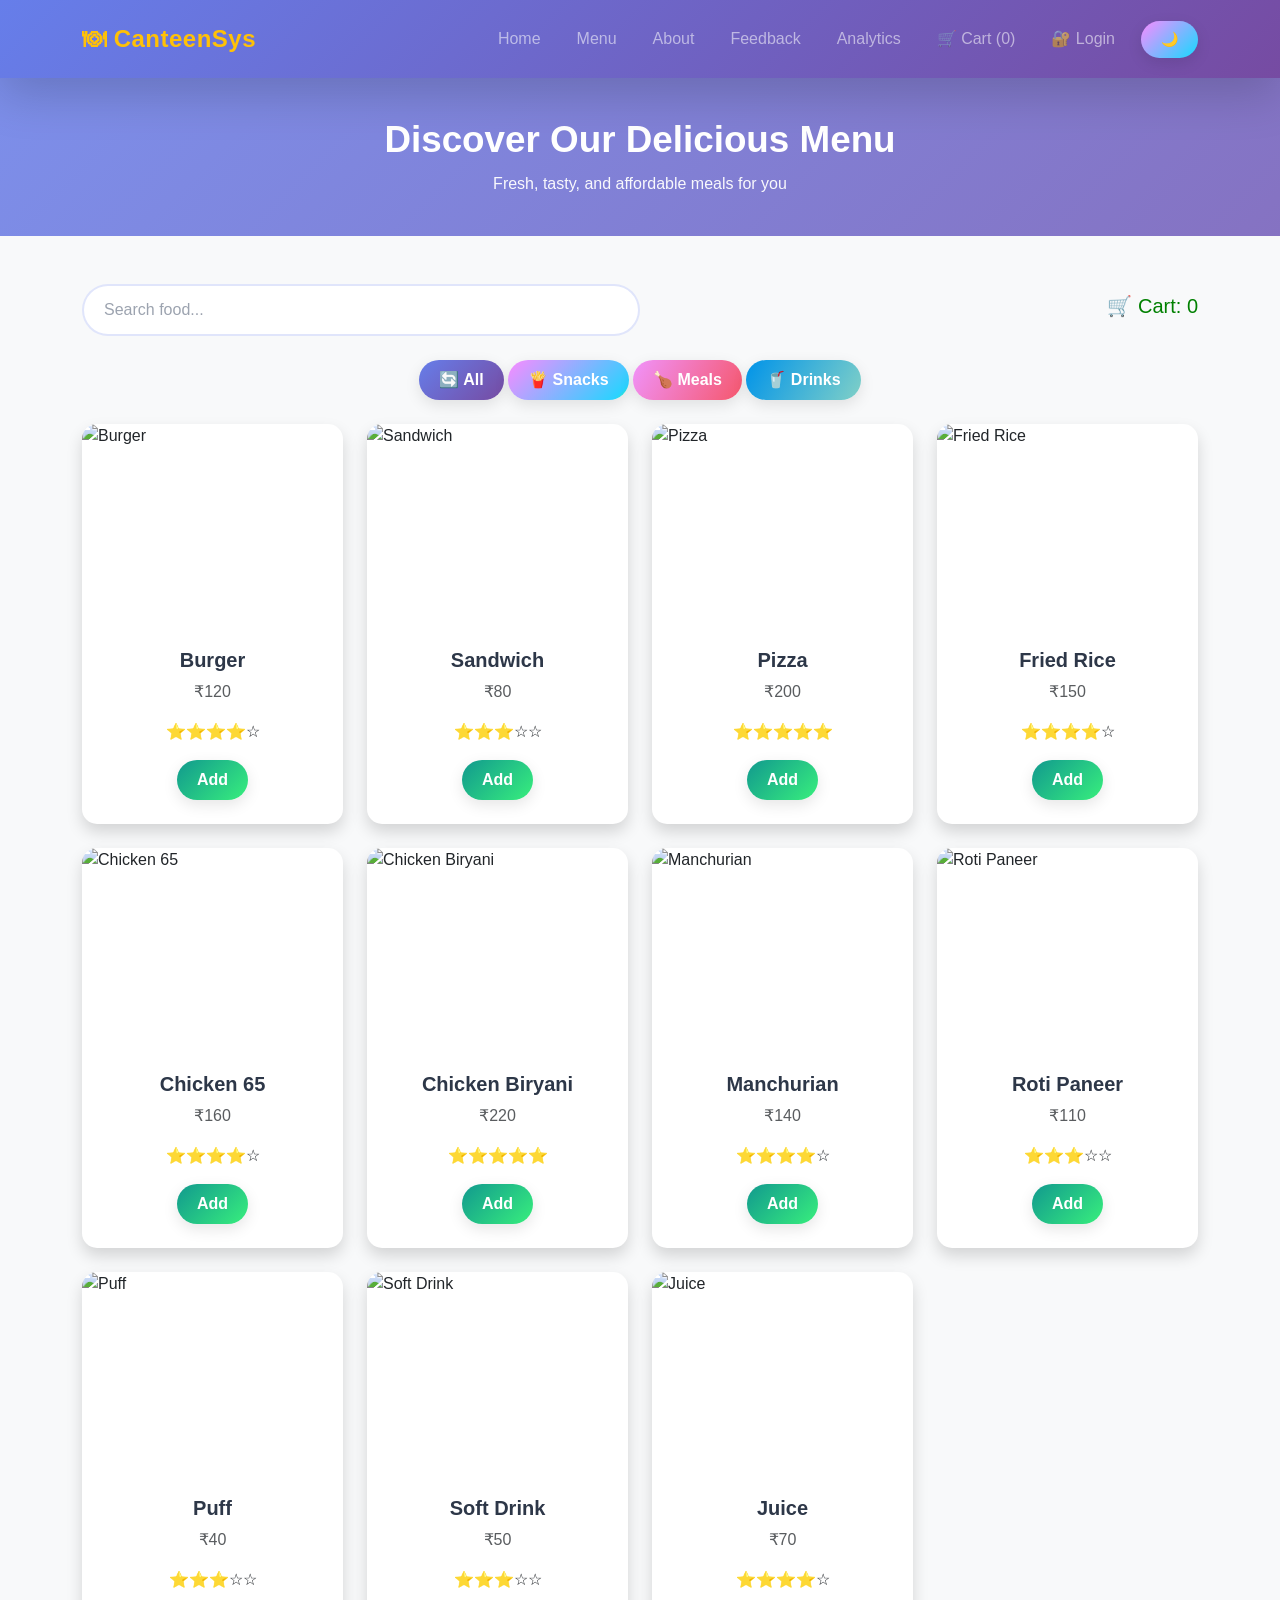
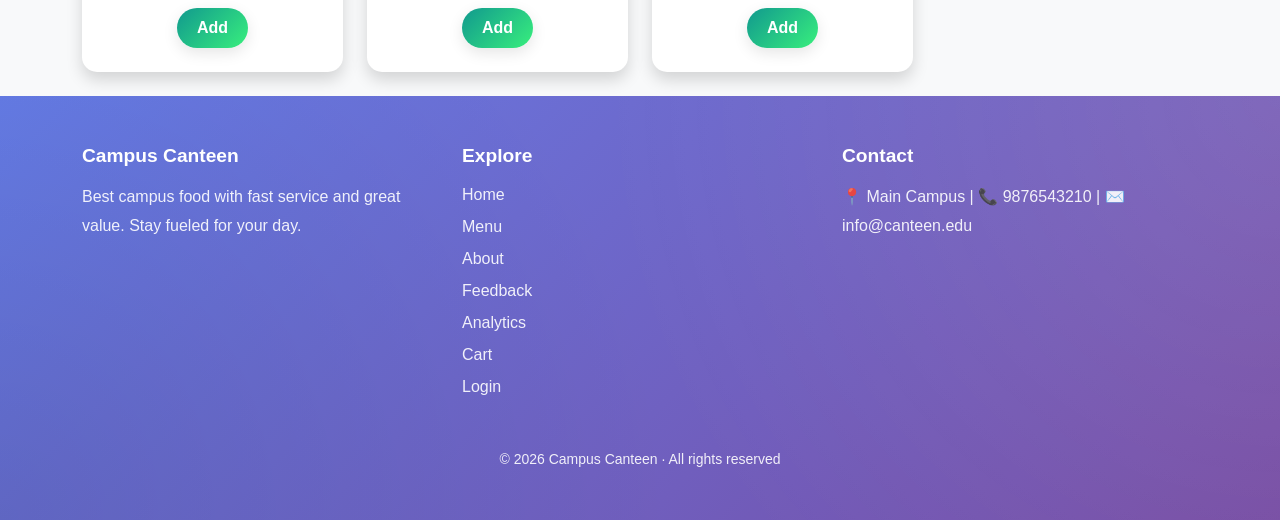
==== menu.html @ 1c88f640 "Add files via upload" ====
<!DOCTYPE html>
<html lang="en">
<head>
    <meta charset="UTF-8">
    <meta name="viewport" content="width=device-width, initial-scale=1.0">
    <title>Canteen Menu</title>

    <!-- Bootstrap -->
    <link href="https://cdn.jsdelivr.net/npm/bootstrap@5.3.0/dist/css/bootstrap.min.css" rel="stylesheet">

    <link rel="icon" href="data:image/svg+xml,
    <svg xmlns='http://www.w3.org/2000/svg' viewBox='0 0 100 100'>
    <rect width='100' height='100' rx='18' fill='%231a1a2e'/>
    <text x='50%' y='60%' font-size='58' text-anchor='middle' fill='%23f5a623'>🍱</text>
    </svg>">

    <link rel="stylesheet" href="menu.css">
</head>

<body>
    <nav class="navbar navbar-expand-lg navbar-dark shadow-lg">
        <div class="container">

            <!-- Logo -->
            <a class="navbar-brand fw-bold text-warning" href="index.html">
                🍽 CanteenSys
            </a>

            <!-- Mobile Toggle -->
            <button class="navbar-toggler" type="button" data-bs-toggle="collapse" data-bs-target="#navbarNav">
                <span class="navbar-toggler-icon"></span>
            </button>

            <!-- Links -->
            <div class="collapse navbar-collapse" id="navbarNav">
                <ul class="navbar-nav ms-auto align-items-center">

                    <li class="nav-item">
                    <a class="nav-link" href="index.html">Home</a>
                    </li>

                    <li class="nav-item">
                    <a class="nav-link" href="menu.html">Menu</a>
                    </li>

                    <li class="nav-item">
                    <a class="nav-link" href="about.html">About</a>
                    </li>

                    <li class="nav-item">
                    <a class="nav-link" href="feedback.html">Feedback</a>
                    </li>

                    <li class="nav-item">
                    <a class="nav-link" href="analytics.html">Analytics</a>
                    </li>

                    <li class="nav-item">
                    <a class="nav-link" href="cart.html">
                    🛒 Cart (<span id="cart-count">0</span>)
                    </a>
                    </li>

                    <li class="nav-item">
                    <a class="nav-link" href="auth.html">
                    🔐 Login
                    </a>
                    </li>

                    <!-- Theme Button -->
                    <li class="nav-item ms-2">
                    <button class="btn btn-warning btn-sm" onclick="toggleTheme()">
                     🌙
                    </button>
                    </li>

                </ul>
            </div>

        </div>
    </nav>

<section style="background: linear-gradient(135deg, rgba(102, 126, 234, 0.85) 0%, rgba(118, 75, 162, 0.85) 100%), url('https://loremflickr.com/1200/600/canteen,kitchen') center/cover; background-attachment: fixed; padding: 40px 20px; text-align: center; color: white;">
    <h2 style="font-size: clamp(1.8rem, 4vw, 2.3rem); font-weight: 700; margin: 0;">Discover Our Delicious Menu</h2>
    <p style="margin: 10px 0 0 0; opacity: 0.95;">Fresh, tasty, and affordable meals for you</p>
</section>

<div class="container mt-5">

    <!-- Top Bar -->
    <div class="d-flex justify-content-between align-items-center flex-wrap mb-4 gap-2">

        <!-- Search -->
        <input type="text" id="search" class="form-control w-50" placeholder="Search food..." onkeyup="searchFood()">

        <!-- Cart -->
        <h5 class="text-success">
            🛒 <a href="cart.html" style="text-decoration:none; color:green;">
                Cart: <span id="cart-count">0</span>
            </a>
        </h5>
    </div>

    <!-- Category Buttons -->
    <div class="text-center mb-4">
        <button class="btn btn-primary" onclick="filterItems('all')">🔄 All</button>
        <button class="btn btn-warning" onclick="filterItems('snacks')">🍟 Snacks</button>
        <button class="btn btn-danger" onclick="filterItems('meals')">🍗 Meals</button>
        <button class="btn btn-info" onclick="filterItems('drinks')">🥤 Drinks</button>
    </div>

    <!-- Menu Grid -->
    <div class="row">

        <!-- Burger -->
        <div class="col-md-4 col-lg-3 mb-4 card-item snacks">
            <div class="card shadow">
                <img src="images/Burger.jpg.jpeg" class="card-img-top" alt="Burger">
                <div class="card-body text-center">
                    <h5>Burger</h5>
                    <p class="text-muted">₹120</p>
                    <p>⭐⭐⭐⭐☆</p>
                    <button class="btn btn-success" onclick="addToCart('Burger',120)">Add</button>
                </div>
            </div>
        </div>

        <!-- Sandwich -->
        <div class="col-md-4 col-lg-3 mb-4 card-item snacks">
            <div class="card shadow">
                <img src="images/Sandwich.jpg.jpeg" class="card-img-top" alt="Sandwich">
                <div class="card-body text-center">
                    <h5>Sandwich</h5>
                    <p class="text-muted">₹80</p>
                    <p>⭐⭐⭐☆☆</p>
                    <button class="btn btn-success" onclick="addToCart('Sandwich',80)">Add</button>
                </div>
            </div>
        </div>

        <!-- Pizza -->
        <div class="col-md-4 col-lg-3 mb-4 card-item meals">
            <div class="card shadow">
                <img src="images/Pizza.jpg.jpeg" class="card-img-top" alt="Pizza">
                <div class="card-body text-center">
                    <h5>Pizza</h5>
                    <p class="text-muted">₹200</p>
                    <p>⭐⭐⭐⭐⭐</p>
                    <button class="btn btn-success" onclick="addToCart('Pizza',200)">Add</button>
                </div>
            </div>
        </div>

        <!-- Fried Rice -->
        <div class="col-md-4 col-lg-3 mb-4 card-item meals">
            <div class="card shadow">
                <img src="images/Friend Rice.jpg.jpeg" class="card-img-top" alt="Fried Rice">
                <div class="card-body text-center">
                    <h5>Fried Rice</h5>
                    <p class="text-muted">₹150</p>
                    <p>⭐⭐⭐⭐☆</p>
                    <button class="btn btn-success" onclick="addToCart('Fried Rice',150)">Add</button>
                </div>
            </div>
        </div>

        <!-- Chicken 65 -->
        <div class="col-md-4 col-lg-3 mb-4 card-item snacks">
            <div class="card shadow">
                <img src="images/Chicken%2065.jpg.jpeg" class="card-img-top" alt="Chicken 65">
                <div class="card-body text-center">
                    <h5>Chicken 65</h5>
                    <p class="text-muted">₹160</p>
                    <p>⭐⭐⭐⭐☆</p>
                    <button class="btn btn-success" onclick="addToCart('Chicken 65',160)">Add</button>
                </div>
            </div>
        </div>

        <!-- Chicken Biryani -->
        <div class="col-md-4 col-lg-3 mb-4 card-item meals">
            <div class="card shadow">
                <img src="images/Chicken%20Biryani.jpg.jpeg" class="card-img-top" alt="Chicken Biryani">
                <div class="card-body text-center">
                    <h5>Chicken Biryani</h5>
                    <p class="text-muted">₹220</p>
                    <p>⭐⭐⭐⭐⭐</p>
                    <button class="btn btn-success" onclick="addToCart('Chicken Biryani',220)">Add</button>
                </div>
            </div>
        </div>

        <!-- Manchurian -->
        <div class="col-md-4 col-lg-3 mb-4 card-item meals">
            <div class="card shadow">
                <img src="images/Manchurian.jpg.jpeg" class="card-img-top" alt="Manchurian">
                <div class="card-body text-center">
                    <h5>Manchurian</h5>
                    <p class="text-muted">₹140</p>
                    <p>⭐⭐⭐⭐☆</p>
                    <button class="btn btn-success" onclick="addToCart('Manchurian',140)">Add</button>
                </div>
            </div>
        </div>

        <!-- Roti Paneer -->
        <div class="col-md-4 col-lg-3 mb-4 card-item meals">
            <div class="card shadow">
                <img src="images/Roti-Panner.jpg.jpeg" class="card-img-top" alt="Roti Paneer">
                <div class="card-body text-center">
                    <h5>Roti Paneer</h5>
                    <p class="text-muted">₹110</p>
                    <p>⭐⭐⭐☆☆</p>
                    <button class="btn btn-success" onclick="addToCart('Roti Paneer',110)">Add</button>
                </div>
            </div>
        </div>

        <!-- Puff -->
        <div class="col-md-4 col-lg-3 mb-4 card-item snacks">
            <div class="card shadow">
                <img src="images/Puff.jpg.jpeg" class="card-img-top" alt="Puff">
                <div class="card-body text-center">
                    <h5>Puff</h5>
                    <p class="text-muted">₹40</p>
                    <p>⭐⭐⭐☆☆</p>
                    <button class="btn btn-success" onclick="addToCart('Puff',40)">Add</button>
                </div>
            </div>
        </div>

        <!-- Soft Drink -->
        <div class="col-md-4 col-lg-3 mb-4 card-item drinks">
            <div class="card shadow">
                <img src="images/Soft%20drinks.jpg.jpeg" class="card-img-top" alt="Soft Drink">
                <div class="card-body text-center">
                    <h5>Soft Drink</h5>
                    <p class="text-muted">₹50</p>
                    <p>⭐⭐⭐☆☆</p>
                    <button class="btn btn-success" onclick="addToCart('Soft Drink',50)">Add</button>
                </div>
            </div>
        </div>

        <!-- Juice -->
        <div class="col-md-4 col-lg-3 mb-4 card-item drinks">
            <div class="card shadow">
                <img src="images/Juice.jpg.jpeg" class="card-img-top" alt="Juice">
                <div class="card-body text-center">
                    <h5>Juice</h5>
                    <p class="text-muted">₹70</p>
                    <p>⭐⭐⭐⭐☆</p>
                    <button class="btn btn-success" onclick="addToCart('Juice',70)">Add</button>
                </div>
            </div>
        </div>

    </div>

</div>

<!-- FOOTER -->
<footer class="site-footer py-5 text-white">
  <div class="container">
    <div class="row">
      <div class="col-md-4 mb-3">
        <h5>Campus Canteen</h5>
        <p>Best campus food with fast service and great value. Stay fueled for your day.</p>
      </div>
      <div class="col-md-4 mb-3">
        <h5>Explore</h5>
        <ul class="list-unstyled">
          <li><a href="index.html">Home</a></li>
          <li><a href="menu.html">Menu</a></li>
          <li><a href="about.html">About</a></li>
          <li><a href="feedback.html">Feedback</a></li>
          <li><a href="analytics.html">Analytics</a></li>
          <li><a href="cart.html">Cart</a></li>
          <li><a href="auth.html">Login</a></li>
        </ul>
      </div>
      <div class="col-md-4 mb-3">
        <h5>Contact</h5>
        <p>📍 Main Campus | 📞 9876543210 | ✉️ info@canteen.edu</p>
      </div>
    </div>
    <div class="text-center mt-3">
      <small>© 2026 Campus Canteen · All rights reserved</small>
    </div>
  </div>
</footer>

<script src="https://cdn.jsdelivr.net/npm/bootstrap@5.3.0/dist/js/bootstrap.bundle.min.js"></script>
<script src="menu.js"></script>
</body>
</html>
---- menu.css ----
/* ===== PROFESSIONAL ANIMATED GRADIENT THEME ===== */

/* Root Color Variables */
:root {
    --primary-gradient: linear-gradient(135deg, #667eea 0%, #764ba2 100%);
    --secondary-gradient: linear-gradient(120deg, #f093fb 0%, #f5576c 100%);
    --success-gradient: linear-gradient(135deg, #11998e 0%, #38ef7d 100%);
    --info-gradient: linear-gradient(120deg, #0093E9 0%, #80D0C7 100%);
    --warning-gradient: linear-gradient(135deg, #FA8BFF 0%, #2BD2FF 90%, #2BFF88 100%);
    --dark-bg: #0f1419;
    --card-bg: #ffffff;
    --text-dark: #2d3748;
    --text-light: #f5f5f5;
}

/* Global Styles */
* {
    margin: 0;
    padding: 0;
    box-sizing: border-box;
}

html {
    scroll-behavior: smooth;
}

body {
    font-family: 'Segoe UI', Tahoma, Geneva, Verdana, sans-serif;
    background: #f8f9fa;
    color: var(--text-dark);
    transition: all 0.4s cubic-bezier(0.4, 0.0, 0.2, 1);
    overflow-x: hidden;
}

/* ===== NAVBAR ===== */
.navbar {
    background: var(--primary-gradient) !important;
    padding: 1rem 0;
    box-shadow: 0 8px 32px rgba(102, 126, 234, 0.2);
    animation: slideDown 0.6s ease-out;
    position: relative;
}

@keyframes slideDown {
    from {
        transform: translateY(-100%);
        opacity: 0;
    }
    to {
        transform: translateY(0);
        opacity: 1;
    }
}

.navbar-brand {
    font-size: 1.5rem;
    font-weight: 700;
    letter-spacing: 0.5px;
    animation: fadeIn 1s ease-out;
}

.nav-link {
    position: relative;
    font-weight: 500;
    margin: 0 10px;
    transition: all 0.3s ease;
}

.nav-link::after {
    content: '';
    position: absolute;
    bottom: -5px;
    left: 0;
    width: 0;
    height: 2px;
    background: white;
    transition: width 0.3s ease;
}

.nav-link:hover::after {
    width: 100%;
}

.navbar-toggler {
    border: none;
    padding: 0.5rem;
}

/* ===== HERO SECTION ===== */
.hero {
    background: linear-gradient(135deg, #667eea 0%, #764ba2 100%);
    background-attachment: fixed;
    color: white;
    text-align: center;
    padding: 100px 20px;
    position: relative;
    overflow: hidden;
    min-height: 500px;
    display: flex;
    align-items: center;
    justify-content: center;
}

.hero::before {
    content: '';
    position: absolute;
    top: 0;
    left: 0;
    right: 0;
    bottom: 0;
    background: radial-gradient(circle at 20% 50%, rgba(255, 255, 255, 0.1) 0%, transparent 50%),
                radial-gradient(circle at 80% 80%, rgba(0, 0, 0, 0.1) 0%, transparent 50%);
    animation: gradientShift 6s ease-in-out infinite;
}

@keyframes gradientShift {
    0%, 100% { opacity: 0.5; }
    50% { opacity: 1; }
}

.hero > * {
    position: relative;
    z-index: 1;
    animation: fadeInUp 0.8s ease-out;
}

.hero h1 {
    font-size: clamp(2rem, 5vw, 3.5rem);
    font-weight: 800;
    line-height: 1.2;
    margin-bottom: 1rem;
    letter-spacing: -0.5px;
}

.hero p {
    font-size: 1.3rem;
    margin-bottom: 2rem;
    opacity: 0.95;
    font-weight: 300;
    letter-spacing: 2px;
}

@keyframes fadeInUp {
    from {
        transform: translateY(30px);
        opacity: 0;
    }
    to {
        transform: translateY(0);
        opacity: 1;
    }
}

/* ===== FEATURES SECTION ===== */
.features-section {
    background: linear-gradient(to bottom, #f8f9fa 0%, #eef2ff 100%);
    padding: 100px 20px;
    position: relative;
}

.features-section h2 {
    font-size: clamp(1.8rem, 4vw, 2.8rem);
    font-weight: 700;
    margin-bottom: 3rem;
    background: var(--primary-gradient);
    -webkit-background-clip: text;
    -webkit-text-fill-color: transparent;
    background-clip: text;
}

.feature-box {
    background: white;
    border-radius: 20px;
    padding: 2rem;
    text-align: center;
    box-shadow: 0 10px 40px rgba(0, 0, 0, 0.08);
    transition: all 0.4s cubic-bezier(0.4, 0.0, 0.2, 1);
    border: 1px solid rgba(102, 126, 234, 0.1);
    animation: scaleIn 0.6s ease-out;
    animation-fill-mode: both;
}

.feature-box:nth-child(1) { animation-delay: 0.1s; }
.feature-box:nth-child(2) { animation-delay: 0.2s; }
.feature-box:nth-child(3) { animation-delay: 0.3s; }

@keyframes scaleIn {
    from {
        transform: scale(0.95);
        opacity: 0;
    }
    to {
        transform: scale(1);
        opacity: 1;
    }
}

.feature-box:hover {
    transform: translateY(-15px);
    box-shadow: 0 20px 60px rgba(102, 126, 234, 0.3);
    border-color: rgba(102, 126, 234, 0.3);
}

.feature-box .icon {
    font-size: 3.5rem;
    margin-bottom: 1rem;
    animation: float 3s ease-in-out infinite;
}

.feature-box:nth-child(1) .icon { animation-delay: 0s; }
.feature-box:nth-child(2) .icon { animation-delay: 0.3s; }
.feature-box:nth-child(3) .icon { animation-delay: 0.6s; }

@keyframes float {
    0%, 100% { transform: translateY(0px); }
    50% { transform: translateY(-20px); }
}

.feature-box h5 {
    font-weight: 700;
    font-size: 1.3rem;
    margin: 1rem 0;
    color: var(--text-dark);
}

.feature-box p {
    color: #6b7280;
    line-height: 1.6;
}

/* ===== BUTTONS ===== */
.btn-main {
    background: var(--primary-gradient);
    border: none;
    color: white;
    padding: 12px 35px;
    font-weight: 600;
    border-radius: 50px;
    transition: all 0.3s ease;
    position: relative;
    overflow: hidden;
    box-shadow: 0 10px 30px rgba(102, 126, 234, 0.3);
}

.btn-main::before {
    content: '';
    position: absolute;
    top: 0;
    left: -100%;
    width: 100%;
    height: 100%;
    background: linear-gradient(90deg, transparent, rgba(255, 255, 255, 0.3), transparent);
    transition: left 0.5s;
}

.btn-main:hover::before {
    left: 100%;
}

.btn-main:hover {
    transform: translateY(-3px);
    box-shadow: 0 15px 40px rgba(102, 126, 234, 0.4);
}

.btn-main:active {
    transform: scale(0.98);
}

.btn-success,
.btn-primary,
.btn-warning,
.btn-danger,
.btn-info {
    border: none;
    font-weight: 600;
    border-radius: 50px;
    padding: 8px 20px;
    transition: all 0.3s ease;
    box-shadow: 0 5px 15px rgba(0, 0, 0, 0.1);
}

.btn-success {
    background: var(--success-gradient);
}

.btn-success:hover {
    transform: translateY(-2px);
    box-shadow: 0 8px 25px rgba(49, 235, 125, 0.4);
}

.btn-primary {
    background: var(--primary-gradient);
}

.btn-primary:hover {
    transform: translateY(-2px);
    box-shadow: 0 8px 25px rgba(102, 126, 234, 0.4);
}

.btn-warning {
    background: var(--warning-gradient);
    color: white;
}

.btn-warning:hover {
    transform: translateY(-2px);
    box-shadow: 0 8px 25px rgba(250, 139, 255, 0.4);
    color: white;
}

.btn-danger {
    background: var(--secondary-gradient);
}

.btn-danger:hover {
    transform: translateY(-2px);
    box-shadow: 0 8px 25px rgba(245, 87, 108, 0.4);
}

.btn-info {
    background: var(--info-gradient);
    color: white;
}

.btn-info:hover {
    transform: translateY(-2px);
    box-shadow: 0 8px 25px rgba(0, 147, 233, 0.4);
    color: white;
}

/* ===== CARDS ===== */
.card {
    border: none;
    border-radius: 15px;
    overflow: hidden;
    transition: all 0.4s cubic-bezier(0.4, 0.0, 0.2, 1);
    background: var(--card-bg);
    box-shadow: 0 10px 40px rgba(0, 0, 0, 0.08);
    position: relative;
}

.card::before {
    content: '';
    position: absolute;
    top: 0;
    left: 0;
    right: 0;
    height: 4px;
    background: var(--primary-gradient);
    opacity: 0;
    transition: opacity 0.3s ease;
}

.card:hover {
    transform: translateY(-12px);
    box-shadow: 0 20px 60px rgba(102, 126, 234, 0.25);
}

.card:hover::before {
    opacity: 1;
}

.card img {
    height: 200px;
    object-fit: cover;
    transition: transform 0.4s ease;
}

.card:hover img {
    transform: scale(1.08);
}

.card-body {
    padding: 1.5rem;
}

.card h5 {
    font-weight: 700;
    color: var(--text-dark);
    margin-bottom: 0.5rem;
}

.card p {
    transition: color 0.3s ease;
}

/* ===== SEARCH BAR ===== */
#search {
    border-radius: 50px;
    border: 2px solid rgba(102, 126, 234, 0.2);
    padding: 12px 20px;
    font-size: 1rem;
    transition: all 0.3s ease;
    background: white;
}

#search:focus {
    outline: none;
    border-color: rgba(102, 126, 234, 0.8);
    box-shadow: 0 0 20px rgba(102, 126, 234, 0.15);
    background: white;
}

#search::placeholder {
    color: #9ca3af;
}

/* ===== FOOTER ===== */
.site-footer {
    background: var(--primary-gradient);
    color: white;
    padding: 3rem 2rem 1rem;
    position: relative;
    overflow: hidden;
}

.site-footer::before {
    content: '';
    position: absolute;
    top: 0;
    left: 0;
    right: 0;
    bottom: 0;
    background: radial-gradient(circle at 100% 0%, rgba(255, 255, 255, 0.1) 0%, transparent 50%),
                radial-gradient(circle at 0% 100%, rgba(0, 0, 0, 0.1) 0%, transparent 50%);
    pointer-events: none;
}

.site-footer > * {
    position: relative;
    z-index: 1;
}

.site-footer h5 {
    font-weight: 700;
    margin-bottom: 1rem;
    font-size: 1.2rem;
}

.site-footer p,
.site-footer small {
    color: rgba(255, 255, 255, 0.9);
    line-height: 1.8;
}

.site-footer a {
    color: rgba(255, 255, 255, 0.9);
    text-decoration: none;
    transition: all 0.3s ease;
}

.site-footer a:hover {
    color: white;
    text-decoration: underline;
}

.site-footer ul {
    padding-left: 0;
    list-style: none;
}

.site-footer ul li {
    margin-bottom: 0.5rem;
}

/* ===== DARK MODE ===== */
.dark {
    background-color: var(--dark-bg) !important;
    color: var(--text-light) !important;
}

.dark body {
    background: var(--dark-bg);
}

.dark .navbar {
    background: linear-gradient(135deg, #1f2937 0%, #111827 100%) !important;
    box-shadow: 0 8px 32px rgba(0, 0, 0, 0.3);
}

.dark .hero {
    background: linear-gradient(135deg, #1f2937 0%, #111827 100%) !important;
}

.dark .features-section {
    background: linear-gradient(to bottom, #111827 0%, #0f1419 100%) !important;
}

.dark .features-section h2 {
    color: white;
}

.dark .feature-box {
    background: #1f2937 !important;
    border-color: rgba(255, 255, 255, 0.1);
}

.dark .feature-box:hover {
    border-color: rgba(102, 126, 234, 0.5);
}

.dark .feature-box h5,
.dark .feature-box p {
    color: var(--text-light);
}

.dark .feature-box p {
    color: #d1d5db;
}

.dark .card {
    background: #1f2937 !important;
    color: var(--text-light);
    box-shadow: 0 10px 40px rgba(0, 0, 0, 0.3);
}

.dark .card-body {
    color: var(--text-light);
}

.dark .card h5,
.dark .card h1,
.dark .card h2,
.dark .card h3 {
    color: white;
}

.dark #search {
    background: #1f2937 !important;
    border-color: rgba(102, 126, 234, 0.3);
    color: white;
}

.dark #search::placeholder {
    color: #9ca3af;
}

.dark #search:focus {
    background: #111827 !important;
    border-color: rgba(102, 126, 234, 0.8);
    color: white;
}

.dark .site-footer {
    background: linear-gradient(135deg, #1f2937 0%, #111827 100%) !important;
}

.dark .btn-warning {
    background: var(--warning-gradient) !important;
}

/* ===== RESPONSIVE DESIGN ===== */
@media (max-width: 768px) {
    .hero {
        padding: 60px 20px;
        min-height: 400px;
    }

    .hero h1 {
        font-size: 2rem;
    }

    .hero p {
        font-size: 1rem;
    }

    .features-section {
        padding: 60px 20px;
    }

    .features-section h2 {
        font-size: 1.8rem;
        margin-bottom: 2rem;
    }

    .feature-box {
        margin-bottom: 1.5rem;
    }

    #search {
        width: 100% !important;
        margin-bottom: 1rem;
    }

    .d-flex {
        flex-direction: column;
        gap: 1rem;
    }

    .navbar {
        padding: 0.5rem 0;
    }

    .nav-link {
        margin: 0.5rem 0;
    }

    .card {
        margin-bottom: 1.5rem;
    }

    .site-footer .row {
        margin-bottom: 2rem;
    }

    .site-footer .col-md-4 {
        margin-bottom: 1.5rem;
    }
}

@media (max-width: 576px) {
    .hero h1 {
        font-size: 1.5rem;
    }

    .hero p {
        font-size: 0.9rem;
        letter-spacing: 1px;
    }

    .btn-main {
        width: 100%;
        padding: 10px 20px;
    }

    .features-section h2 {
        font-size: 1.5rem;
    }

    .feature-box {
        padding: 1.5rem;
    }

    .feature-box .icon {
        font-size: 2.5rem;
    }
}
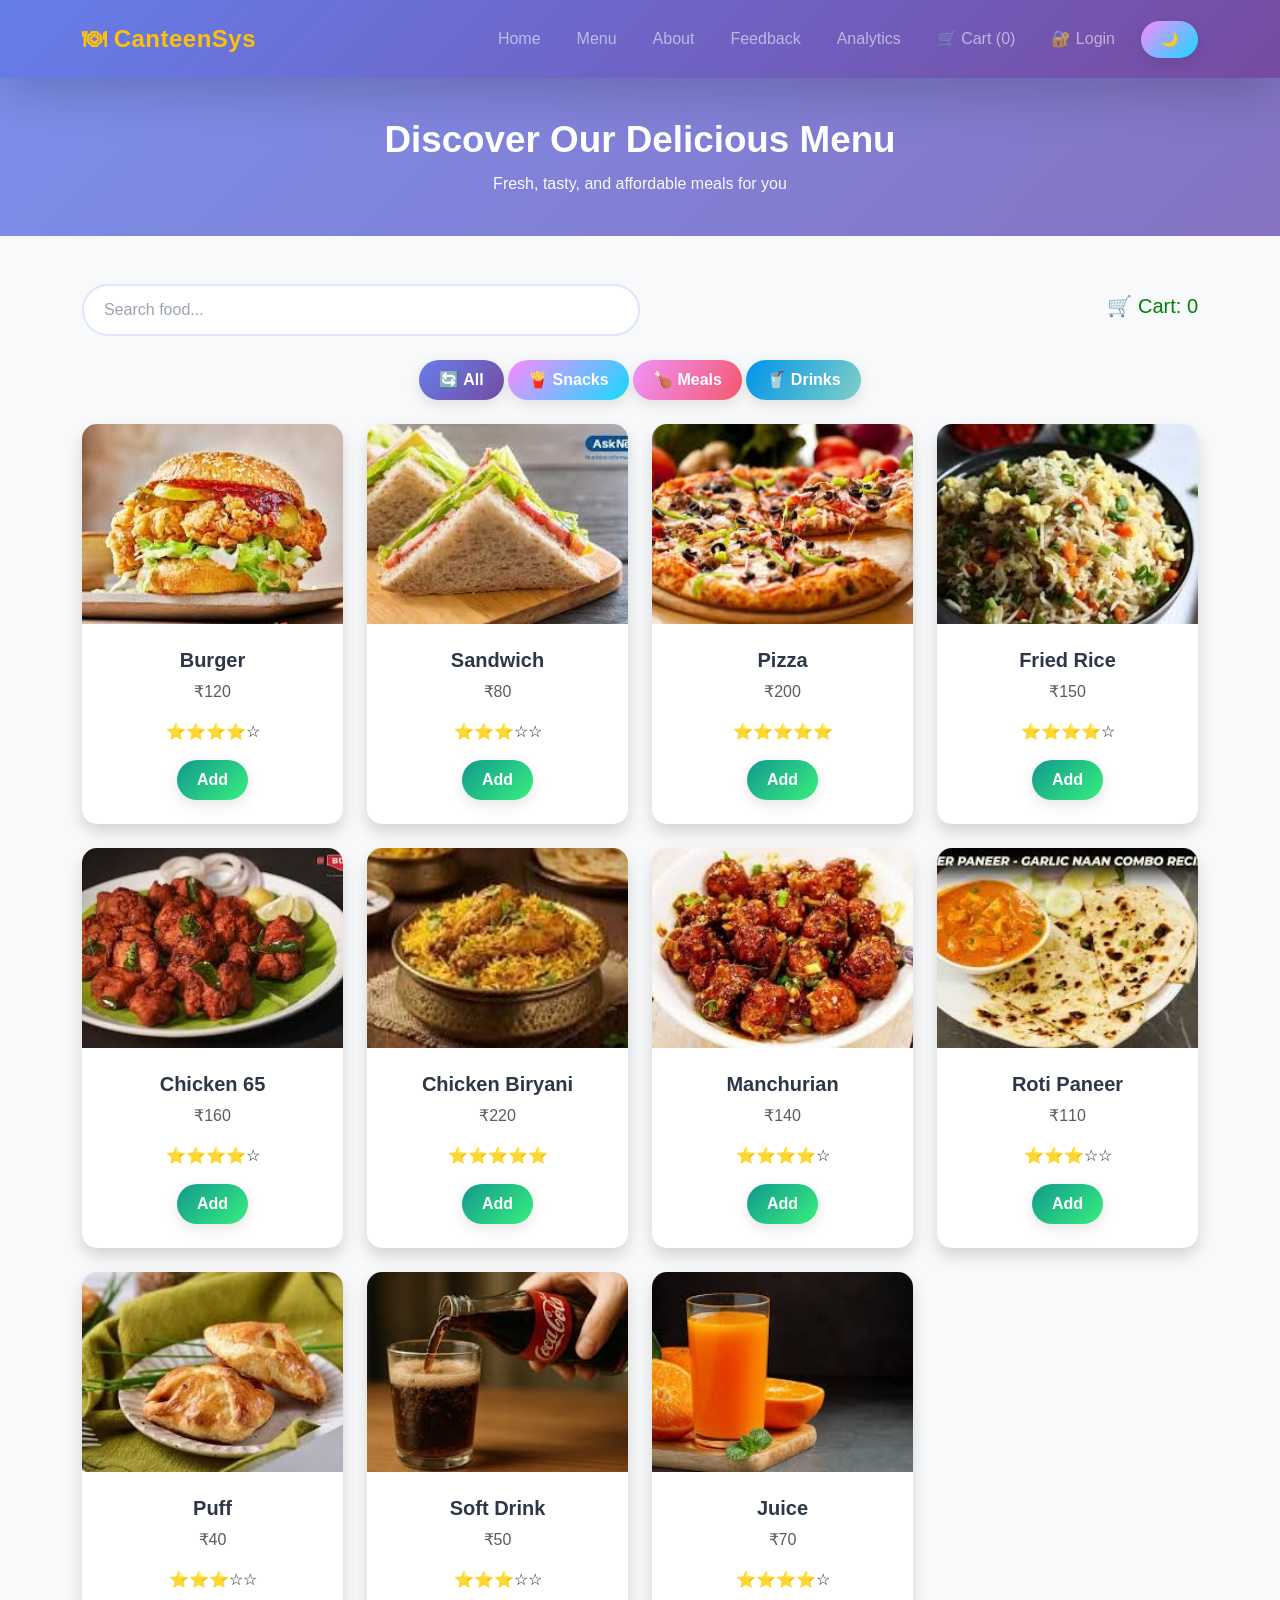
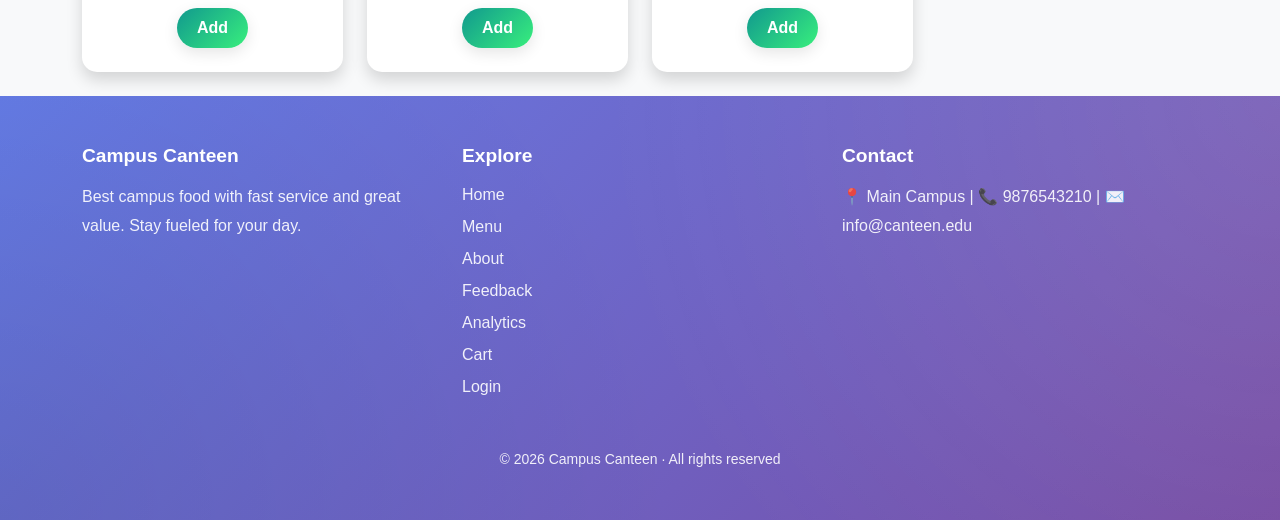
==== commit 479ba8e0: "Update menu.html" ====
--- a/menu.html
+++ b/menu.html
@@ -115,7 +115,7 @@
         <!-- Burger -->
         <div class="col-md-4 col-lg-3 mb-4 card-item snacks">
             <div class="card shadow">
-                <img src="images/Burger.jpg.jpeg" class="card-img-top" alt="Burger">
+                <img src="Burger.jpg.jpeg" class="card-img-top" alt="Burger">
                 <div class="card-body text-center">
                     <h5>Burger</h5>
                     <p class="text-muted">₹120</p>
@@ -128,7 +128,7 @@
         <!-- Sandwich -->
         <div class="col-md-4 col-lg-3 mb-4 card-item snacks">
             <div class="card shadow">
-                <img src="images/Sandwich.jpg.jpeg" class="card-img-top" alt="Sandwich">
+                <img src="Sandwich.jpg.jpeg" class="card-img-top" alt="Sandwich">
                 <div class="card-body text-center">
                     <h5>Sandwich</h5>
                     <p class="text-muted">₹80</p>
@@ -141,7 +141,7 @@
         <!-- Pizza -->
         <div class="col-md-4 col-lg-3 mb-4 card-item meals">
             <div class="card shadow">
-                <img src="images/Pizza.jpg.jpeg" class="card-img-top" alt="Pizza">
+                <img src="Pizza.jpg.jpeg" class="card-img-top" alt="Pizza">
                 <div class="card-body text-center">
                     <h5>Pizza</h5>
                     <p class="text-muted">₹200</p>
@@ -154,7 +154,7 @@
         <!-- Fried Rice -->
         <div class="col-md-4 col-lg-3 mb-4 card-item meals">
             <div class="card shadow">
-                <img src="images/Friend Rice.jpg.jpeg" class="card-img-top" alt="Fried Rice">
+                <img src="Friend Rice.jpg.jpeg" class="card-img-top" alt="Fried Rice">
                 <div class="card-body text-center">
                     <h5>Fried Rice</h5>
                     <p class="text-muted">₹150</p>
@@ -167,7 +167,7 @@
         <!-- Chicken 65 -->
         <div class="col-md-4 col-lg-3 mb-4 card-item snacks">
             <div class="card shadow">
-                <img src="images/Chicken%2065.jpg.jpeg" class="card-img-top" alt="Chicken 65">
+                <img src="Chicken%2065.jpg.jpeg" class="card-img-top" alt="Chicken 65">
                 <div class="card-body text-center">
                     <h5>Chicken 65</h5>
                     <p class="text-muted">₹160</p>
@@ -180,7 +180,7 @@
         <!-- Chicken Biryani -->
         <div class="col-md-4 col-lg-3 mb-4 card-item meals">
             <div class="card shadow">
-                <img src="images/Chicken%20Biryani.jpg.jpeg" class="card-img-top" alt="Chicken Biryani">
+                <img src="Chicken%20Biryani.jpg.jpeg" class="card-img-top" alt="Chicken Biryani">
                 <div class="card-body text-center">
                     <h5>Chicken Biryani</h5>
                     <p class="text-muted">₹220</p>
@@ -193,7 +193,7 @@
         <!-- Manchurian -->
         <div class="col-md-4 col-lg-3 mb-4 card-item meals">
             <div class="card shadow">
-                <img src="images/Manchurian.jpg.jpeg" class="card-img-top" alt="Manchurian">
+                <img src="Manchurian.jpg.jpeg" class="card-img-top" alt="Manchurian">
                 <div class="card-body text-center">
                     <h5>Manchurian</h5>
                     <p class="text-muted">₹140</p>
@@ -206,7 +206,7 @@
         <!-- Roti Paneer -->
         <div class="col-md-4 col-lg-3 mb-4 card-item meals">
             <div class="card shadow">
-                <img src="images/Roti-Panner.jpg.jpeg" class="card-img-top" alt="Roti Paneer">
+                <img src="Roti-Panner.jpg.jpeg" class="card-img-top" alt="Roti Paneer">
                 <div class="card-body text-center">
                     <h5>Roti Paneer</h5>
                     <p class="text-muted">₹110</p>
@@ -219,7 +219,7 @@
         <!-- Puff -->
         <div class="col-md-4 col-lg-3 mb-4 card-item snacks">
             <div class="card shadow">
-                <img src="images/Puff.jpg.jpeg" class="card-img-top" alt="Puff">
+                <img src="Puff.jpg.jpeg" class="card-img-top" alt="Puff">
                 <div class="card-body text-center">
                     <h5>Puff</h5>
                     <p class="text-muted">₹40</p>
@@ -232,7 +232,7 @@
         <!-- Soft Drink -->
         <div class="col-md-4 col-lg-3 mb-4 card-item drinks">
             <div class="card shadow">
-                <img src="images/Soft%20drinks.jpg.jpeg" class="card-img-top" alt="Soft Drink">
+                <img src="Soft%20drinks.jpg.jpeg" class="card-img-top" alt="Soft Drink">
                 <div class="card-body text-center">
                     <h5>Soft Drink</h5>
                     <p class="text-muted">₹50</p>
@@ -245,7 +245,7 @@
         <!-- Juice -->
         <div class="col-md-4 col-lg-3 mb-4 card-item drinks">
             <div class="card shadow">
-                <img src="images/Juice.jpg.jpeg" class="card-img-top" alt="Juice">
+                <img src="Juice.jpg.jpeg" class="card-img-top" alt="Juice">
                 <div class="card-body text-center">
                     <h5>Juice</h5>
                     <p class="text-muted">₹70</p>
@@ -293,4 +293,4 @@
 <script src="https://cdn.jsdelivr.net/npm/bootstrap@5.3.0/dist/js/bootstrap.bundle.min.js"></script>
 <script src="menu.js"></script>
 </body>
-</html>+</html>
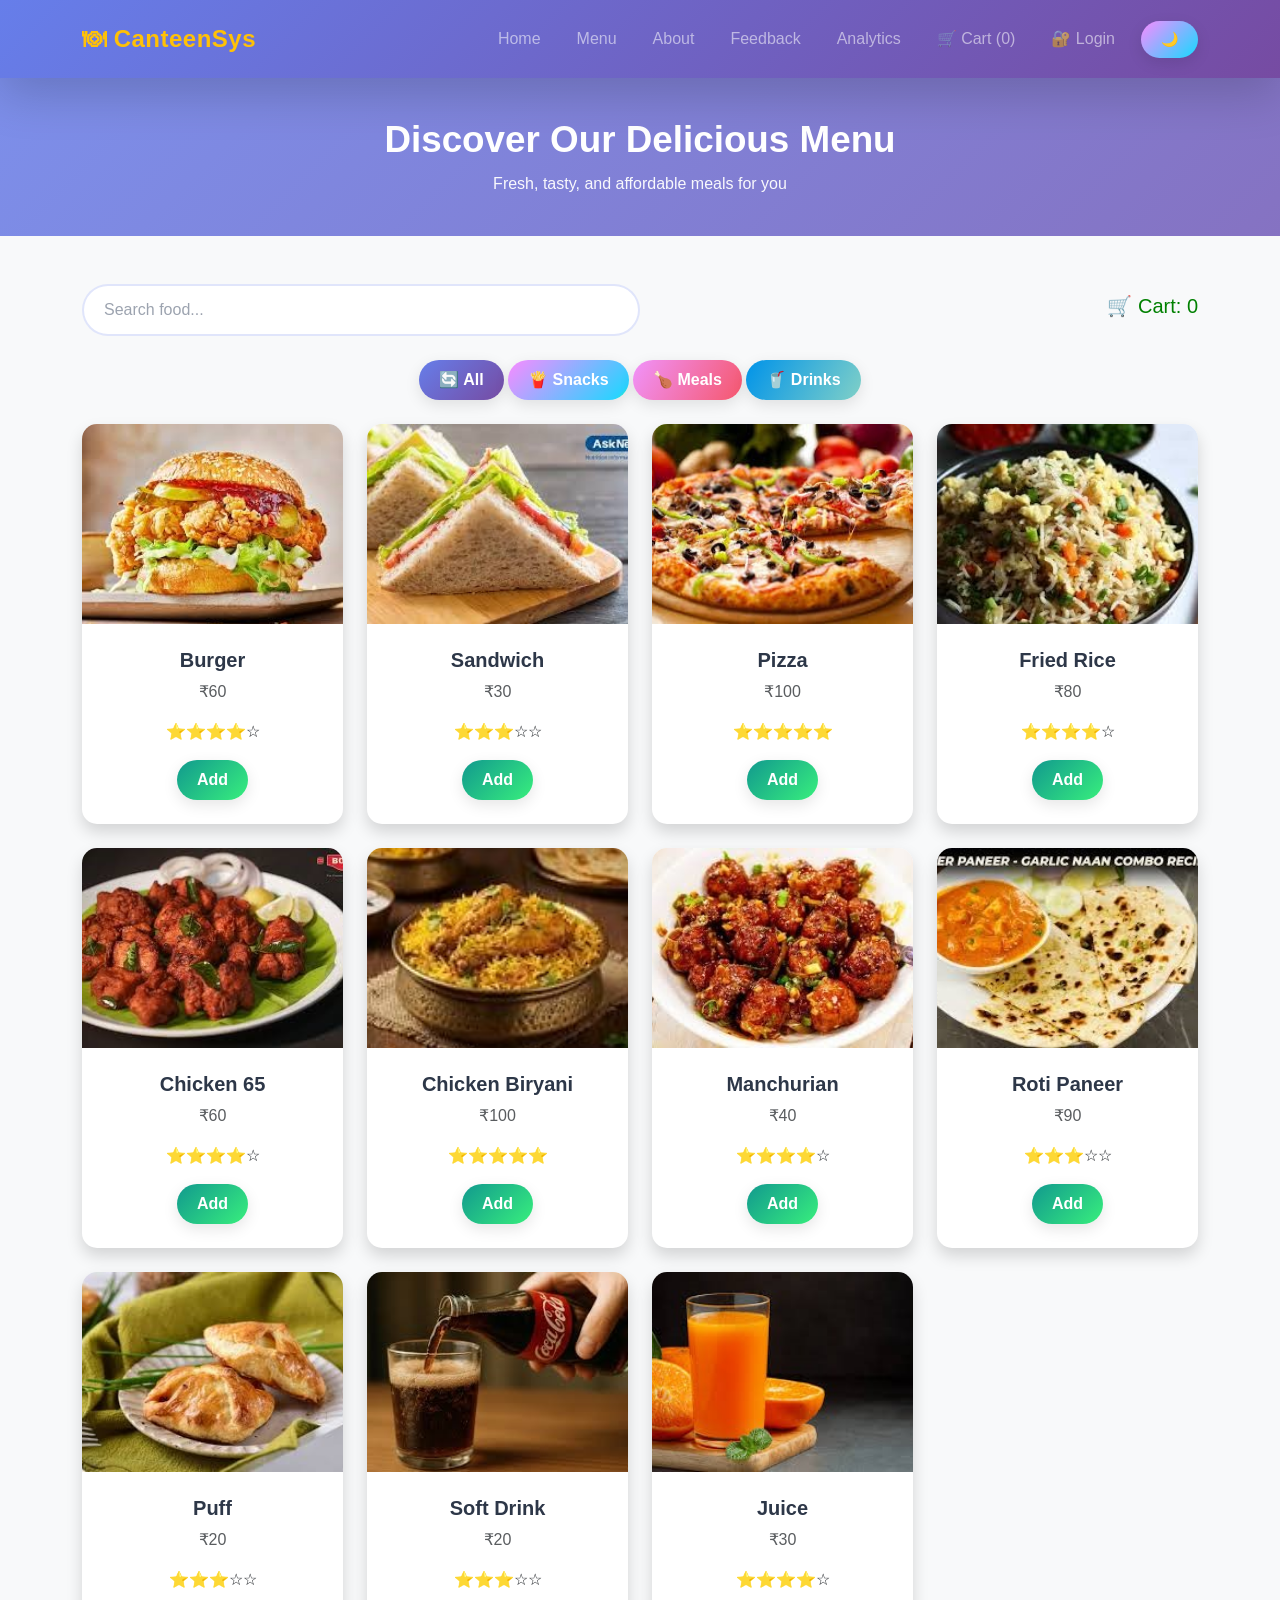
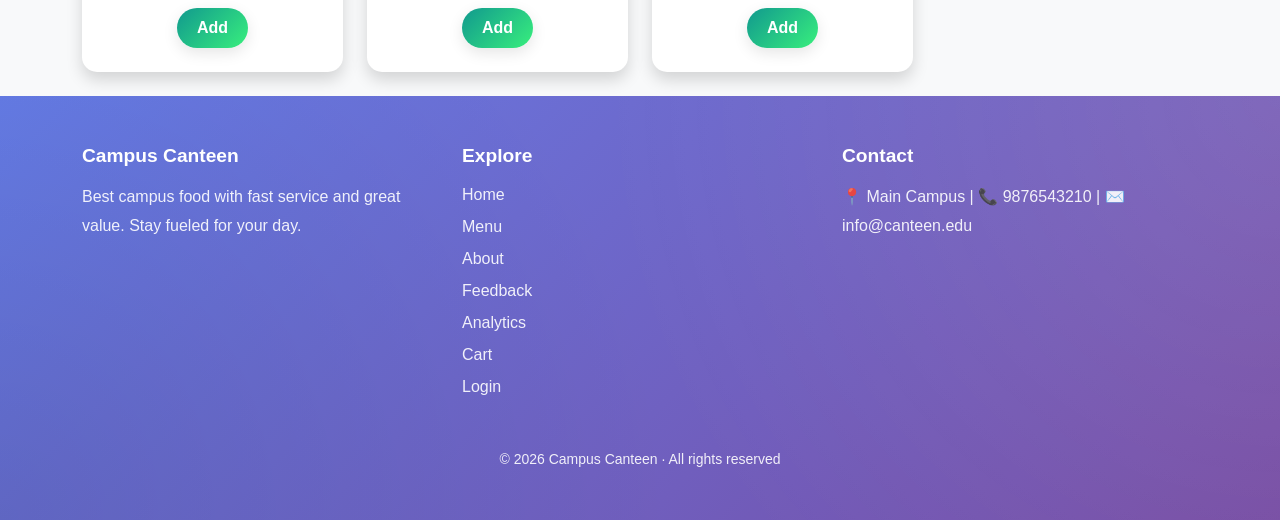
==== commit b5e9f9d6: "Update menu.html" ====
--- a/menu.html
+++ b/menu.html
@@ -118,7 +118,7 @@
                 <img src="Burger.jpg.jpeg" class="card-img-top" alt="Burger">
                 <div class="card-body text-center">
                     <h5>Burger</h5>
-                    <p class="text-muted">₹120</p>
+                    <p class="text-muted">₹60</p>
                     <p>⭐⭐⭐⭐☆</p>
                     <button class="btn btn-success" onclick="addToCart('Burger',120)">Add</button>
                 </div>
@@ -131,7 +131,7 @@
                 <img src="Sandwich.jpg.jpeg" class="card-img-top" alt="Sandwich">
                 <div class="card-body text-center">
                     <h5>Sandwich</h5>
-                    <p class="text-muted">₹80</p>
+                    <p class="text-muted">₹30</p>
                     <p>⭐⭐⭐☆☆</p>
                     <button class="btn btn-success" onclick="addToCart('Sandwich',80)">Add</button>
                 </div>
@@ -144,7 +144,7 @@
                 <img src="Pizza.jpg.jpeg" class="card-img-top" alt="Pizza">
                 <div class="card-body text-center">
                     <h5>Pizza</h5>
-                    <p class="text-muted">₹200</p>
+                    <p class="text-muted">₹100</p>
                     <p>⭐⭐⭐⭐⭐</p>
                     <button class="btn btn-success" onclick="addToCart('Pizza',200)">Add</button>
                 </div>
@@ -157,7 +157,7 @@
                 <img src="Friend Rice.jpg.jpeg" class="card-img-top" alt="Fried Rice">
                 <div class="card-body text-center">
                     <h5>Fried Rice</h5>
-                    <p class="text-muted">₹150</p>
+                    <p class="text-muted">₹80</p>
                     <p>⭐⭐⭐⭐☆</p>
                     <button class="btn btn-success" onclick="addToCart('Fried Rice',150)">Add</button>
                 </div>
@@ -170,7 +170,7 @@
                 <img src="Chicken%2065.jpg.jpeg" class="card-img-top" alt="Chicken 65">
                 <div class="card-body text-center">
                     <h5>Chicken 65</h5>
-                    <p class="text-muted">₹160</p>
+                    <p class="text-muted">₹60</p>
                     <p>⭐⭐⭐⭐☆</p>
                     <button class="btn btn-success" onclick="addToCart('Chicken 65',160)">Add</button>
                 </div>
@@ -183,7 +183,7 @@
                 <img src="Chicken%20Biryani.jpg.jpeg" class="card-img-top" alt="Chicken Biryani">
                 <div class="card-body text-center">
                     <h5>Chicken Biryani</h5>
-                    <p class="text-muted">₹220</p>
+                    <p class="text-muted">₹100</p>
                     <p>⭐⭐⭐⭐⭐</p>
                     <button class="btn btn-success" onclick="addToCart('Chicken Biryani',220)">Add</button>
                 </div>
@@ -196,7 +196,7 @@
                 <img src="Manchurian.jpg.jpeg" class="card-img-top" alt="Manchurian">
                 <div class="card-body text-center">
                     <h5>Manchurian</h5>
-                    <p class="text-muted">₹140</p>
+                    <p class="text-muted">₹40</p>
                     <p>⭐⭐⭐⭐☆</p>
                     <button class="btn btn-success" onclick="addToCart('Manchurian',140)">Add</button>
                 </div>
@@ -209,7 +209,7 @@
                 <img src="Roti-Panner.jpg.jpeg" class="card-img-top" alt="Roti Paneer">
                 <div class="card-body text-center">
                     <h5>Roti Paneer</h5>
-                    <p class="text-muted">₹110</p>
+                    <p class="text-muted">₹90</p>
                     <p>⭐⭐⭐☆☆</p>
                     <button class="btn btn-success" onclick="addToCart('Roti Paneer',110)">Add</button>
                 </div>
@@ -222,7 +222,7 @@
                 <img src="Puff.jpg.jpeg" class="card-img-top" alt="Puff">
                 <div class="card-body text-center">
                     <h5>Puff</h5>
-                    <p class="text-muted">₹40</p>
+                    <p class="text-muted">₹20</p>
                     <p>⭐⭐⭐☆☆</p>
                     <button class="btn btn-success" onclick="addToCart('Puff',40)">Add</button>
                 </div>
@@ -235,7 +235,7 @@
                 <img src="Soft%20drinks.jpg.jpeg" class="card-img-top" alt="Soft Drink">
                 <div class="card-body text-center">
                     <h5>Soft Drink</h5>
-                    <p class="text-muted">₹50</p>
+                    <p class="text-muted">₹20</p>
                     <p>⭐⭐⭐☆☆</p>
                     <button class="btn btn-success" onclick="addToCart('Soft Drink',50)">Add</button>
                 </div>
@@ -248,7 +248,7 @@
                 <img src="Juice.jpg.jpeg" class="card-img-top" alt="Juice">
                 <div class="card-body text-center">
                     <h5>Juice</h5>
-                    <p class="text-muted">₹70</p>
+                    <p class="text-muted">₹30</p>
                     <p>⭐⭐⭐⭐☆</p>
                     <button class="btn btn-success" onclick="addToCart('Juice',70)">Add</button>
                 </div>
